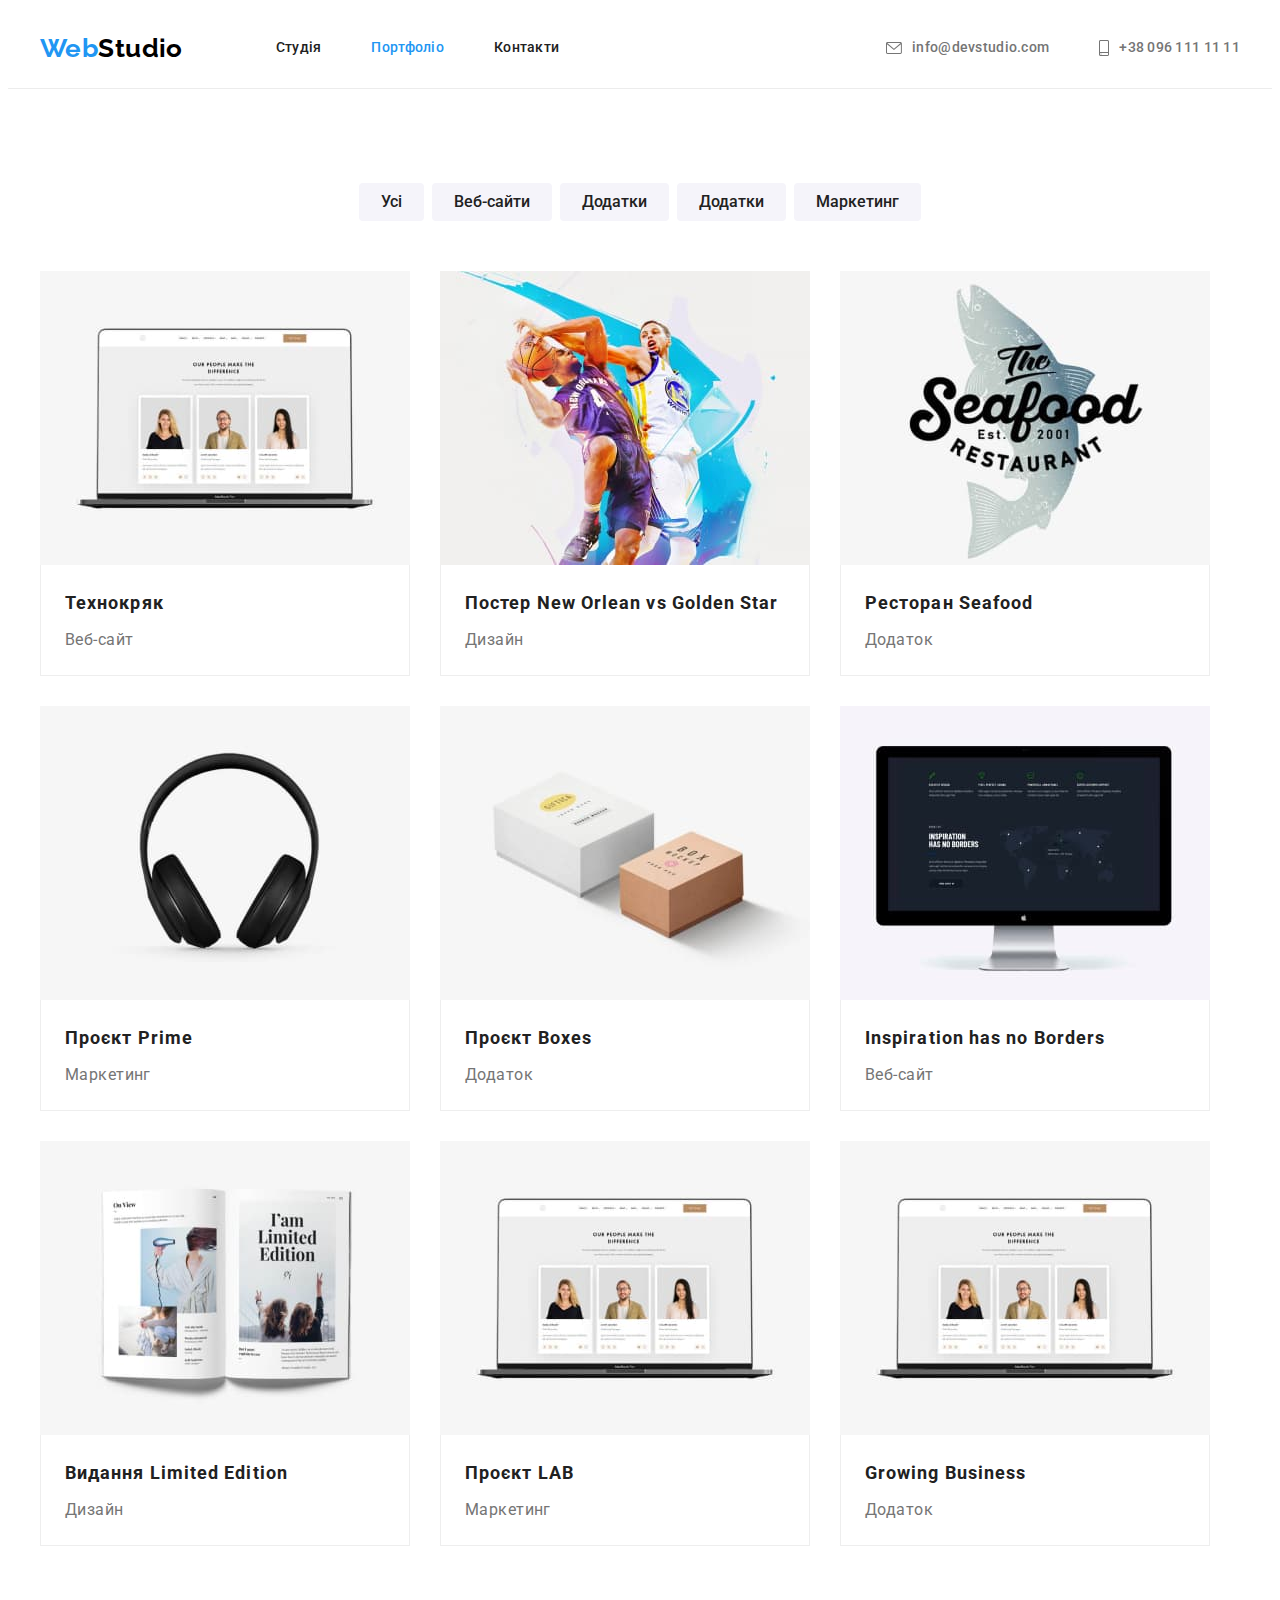
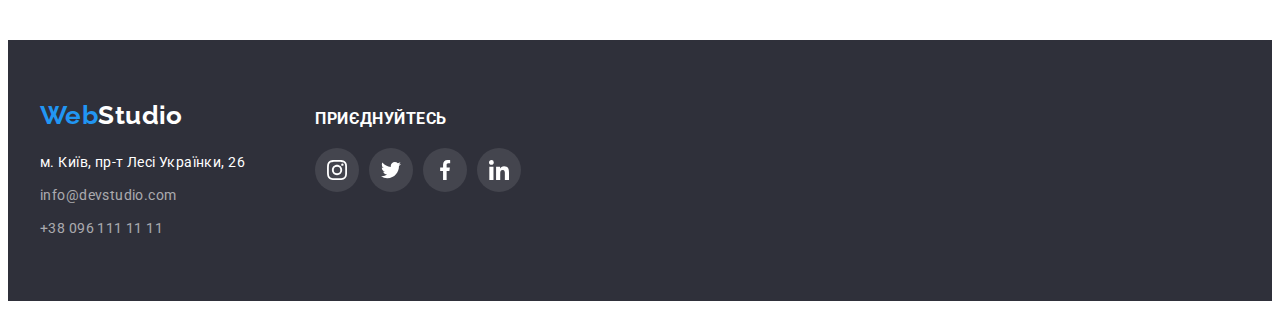
==== portfolio.html @ cfa19954 "Copy of hw4" ====
<!DOCTYPE html>
<html lang="uk">
  <head>
    <meta charset="UTF-8" />
    <meta http-equiv="X-UA-Compatible" content="IE=edge" />
    <meta name="viewport" content="width=device-width, initial-scale=1.0" />
    <link rel="preconnect" href="https://fonts.googleapis.com" />
    <link rel="preconnect" href="https://fonts.gstatic.com" crossorigin />
    <link
      href="https://fonts.googleapis.com/css2?family=Raleway:wght@700&family=Roboto:wght@400;500;700;900&display=swap"
      rel="stylesheet"
    />
    <link
      rel="stylesheet"
      href="https://cdnjs.cloudflare.com/ajax/libs/modern-normalize/1.1.0/modern-normalize.min.css"
      integrity="sha512-wpPYUAdjBVSE4KJnH1VR1HeZfpl1ub8YT/NKx4PuQ5NmX2tKuGu6U/JRp5y+Y8XG2tV+wKQpNHVUX03MfMFn9Q=="
      crossorigin="anonymous"
      referrerpolicy="no-referrer"
    />
    <link rel="stylesheet" href="./css/styles.css" />
    <title>Портофоліо</title>
  </head>
  <body>
    <!-- Навбар -->
    <header class="header">
      <div class="container main-nav">
        <nav class="navbar">
          <a class="logo link-undecor" href="./index.html"
            ><span class="logo-blue">Web</span>Studio</a
          >
          <ul class="semantic-list nav-links">
            <li class="item">
              <a class="navbar-link link-undecor" href="./index.html">Студія</a>
            </li>
            <li class="item">
              <a class="navbar-link link-undecor active" href="./portfolio.html">Портфоліо</a>
            </li>
            <li class="item"><a class="navbar-link link-undecor" href="#">Контакти</a></li>
          </ul>
        </nav>

        <!-- Контакты -->
        <ul class="semantic-list nav-links nav-address-list">
          <li class="item">
            <a class="navbar-contact navbar-link link-undecor" href="mailto:info@devstudio.com">
              <svg class="nav-icon" width="16" height="12">
                <use href="./images/icons.svg#icon-ico-envelope"></use>
              </svg>
              <span>info@devstudio.com</span></a
            >
          </li>
          <li class="item">
            <a class="navbar-contact navbar-link link-undecor" href="tel:380961111111">
              <svg class="nav-icon" width="10" height="16">
                <use href="./images/icons.svg#icon-ico-smartphone"></use>
              </svg>
              <span>+38 096 111 11 11</span>
            </a>
          </li>
        </ul>
      </div>
    </header>
    <main>
      <section class="section">
        <div class="container">
          <!-- Скрытый заголовок -->
          <h1 class="hidden">Проєкти</h1>

          <!-- Кнопки фильтра -->
          <ul class="semantic-list filter">
            <li class="filter-item">
              <button class="projects-btn btn-active" type="button">Усі</button>
            </li>
            <li class="filter-item">
              <button class="projects-btn" type="button">Веб-сайти</button>
            </li>
            <li class="filter-item"><button class="projects-btn" type="button">Додатки</button></li>
            <li class="filter-item"><button class="projects-btn" type="button">Додатки</button></li>
            <li class="filter-item">
              <button class="projects-btn" type="button">Маркетинг</button>
            </li>
          </ul>

          <!-- Галерея работ -->
          <ul class="semantic-list projects">
            <li class="proj-item">
              <a class="link-undecor link" href="#">
                <img class="proj-img" src="./images/project1.jpg" alt="Технокряк" width="370" />
                <div class="proj-descript-block">
                  <h2 class="proj-name">Технокряк</h2>
                  <p class="proj-type">Веб-сайт</p>
                </div>
              </a>
            </li>
            <li class="proj-item">
              <a class="link-undecor link" href="#">
                <img
                  class="proj-img"
                  src="./images/project2.jpg"
                  alt="Постер New Orlean vs Golden Star"
                  width="370"
                />
                <div class="proj-descript-block">
                  <h2 class="proj-name">Постер New Orlean vs Golden Star</h2>
                  <p class="proj-type">Дизайн</p>
                </div>
              </a>
            </li>
            <li class="proj-item">
              <a class="link-undecor link" href="#">
                <img
                  class="proj-img"
                  src="./images/project3.jpg"
                  alt="Ресторан Seafood"
                  width="370"
                />
                <div class="proj-descript-block">
                  <h2 class="proj-name">Ресторан Seafood</h2>
                  <p class="proj-type">Додаток</p>
                </div>
              </a>
            </li>
            <li class="proj-item">
              <a class="link-undecor link" href="#">
                <img class="proj-img" src="./images/project4.jpg" alt="Проєкт Prime" width="370" />
                <div class="proj-descript-block">
                  <h2 class="proj-name">Проєкт Prime</h2>
                  <p class="proj-type">Маркетинг</p>
                </div>
              </a>
            </li>
            <li class="proj-item">
              <a class="link-undecor link" href="#">
                <img class="proj-img" src="./images/project5.jpg" alt="Проєкт Boxes" width="370" />
                <div class="proj-descript-block">
                  <h2 class="proj-name">Проєкт Boxes</h2>
                  <p class="proj-type">Додаток</p>
                </div>
              </a>
            </li>
            <li class="proj-item">
              <a class="link-undecor link" href="#">
                <img
                  class="proj-img"
                  src="./images/project6.jpg"
                  alt="Inspiration has no Borders"
                  width="370"
                />
                <div class="proj-descript-block">
                  <h2 class="proj-name">Inspiration has no Borders</h2>
                  <p class="proj-type">Веб-сайт</p>
                </div>
              </a>
            </li>
            <li class="proj-item">
              <a class="link-undecor link" href="#">
                <img
                  class="proj-img"
                  src="./images/project7.jpg"
                  alt="Видання Limited Edition"
                  width="370"
                />
                <div class="proj-descript-block">
                  <h2 class="proj-name">Видання Limited Edition</h2>
                  <p class="proj-type">Дизайн</p>
                </div>
              </a>
            </li>
            <li class="proj-item">
              <a class="link-undecor link" href="#">
                <img class="proj-img" src="./images/project1.jpg" alt="Проєкт LAB" width="370" />
                <div class="proj-descript-block">
                  <h2 class="proj-name">Проєкт LAB</h2>
                  <p class="proj-type">Маркетинг</p>
                </div>
              </a>
            </li>
            <li class="proj-item">
              <a class="link-undecor link" href="#">
                <img
                  class="proj-img"
                  src="./images/project1.jpg"
                  alt="Growing Business"
                  width="370"
                />
                <div class="proj-descript-block">
                  <h2 class="proj-name">Growing Business</h2>
                  <p class="proj-type">Додаток</p>
                </div>
              </a>
            </li>
          </ul>
        </div>
      </section>
    </main>

    <!-- Футер -->
    <footer class="footer">
      <div class="container items footer-blocks">
        <div>
          <a class="logo footer-logo link-undecor" href="./index.html"
            ><span class="logo-blue">Web</span>Studio</a
          >
          <!-- Адрес -->
          <address>
            <ul class="semantic-list addr">
              <li class="item">
                <a
                  class="adress footer-address link-undecor"
                  href="https://goo.gl/maps/ojvog4Eh8GTVvdpZ6"
                  target="_blank"
                  rel="noopener noreferrer"
                  >м. Київ, пр-т Лесі Українки, 26</a
                >
              </li>
              <li class="item">
                <a class="adress footer-contact link-undecor" href="mailto:info@devstudio.com"
                  >info@devstudio.com</a
                >
              </li>
              <li class="item">
                <a class="adress footer-contact link-undecor" href="tel:380961111111"
                  >+38 096 111 11 11</a
                >
              </li>
            </ul>
          </address>
        </div>
        <div class="footer-join">
          <h3 class="f-join-title">Приєднуйтесь</h3>
          <ul class="semantic-list footer-net-icons">
            <li class="item">
              <a class="net-icon-container ftr" href="#">
                <svg class="net-icon ftr">
                  <use href="./images/icons.svg#icon-social-inst"></use>
                </svg>
              </a>
            </li>
            <li class="item">
              <a class="net-icon-container ftr" href="#">
                <svg class="net-icon ftr">
                  <use href="./images/icons.svg#icon-social-twitt"></use>
                </svg>
              </a>
            </li>
            <li class="item">
              <a class="net-icon-container ftr" href="#">
                <svg class="net-icon ftr">
                  <use href="./images/icons.svg#icon-social-fb"></use>
                </svg>
              </a>
            </li>
            <li class="item">
              <a class="net-icon-container ftr" href="#">
                <svg class="net-icon ftr">
                  <use href="./images/icons.svg#icon-social-lin"></use>
                </svg>
              </a>
            </li>
          </ul>
        </div>
      </div>
    </footer>
  </body>
</html>
---- css/styles.css ----
:root {
    --logo-main-color: #000;
    --prim-bg-color: #fff;
    --sec-bg-color: #f5f4fa;
    --hero-bg-color: #2f303a;
    --prim-text-color: #212121;
    --sec-text-color: #757575;
    --accent-color: #2196f3;
    --hero-text-color: #fff;
    --footer-sec-text-color: rgba(255, 255, 255, 0.6);
    --footer-main-text-color: #fff;
    --icon-logo-color: #afb1b8;
    --footer-icon-bg-color: rgba(255, 255, 255, 0.1);
}

body {
    font-family: 'Roboto', sans-serif;
    font-size: 14px;
    letter-spacing: 0.03em;
    line-height: 1.14;
    background-color: var(--prim-bg-color);
    color: var(--prim-text-color);
}

img {
    display: block;
    max-width: 100%;
    height: auto;
}
h1,
h2,
h3,
p,
ul {
    margin: 0;
    padding: 0;
}

.container {
    width: 1200px;
    padding-left: 15px;
    padding-right: 15px;
    margin-right: auto;
    margin-left: auto;
}
.section {
    padding-top: 94px;
    padding-bottom: 94px;
}

.hidden {
    position: absolute;
    white-space: nowrap;
    width: 1px;
    height: 1px;
    overflow: hidden;
    border: 0;
    padding: 0;
    clip: rect(0 0 0 0);
    clip-path: inset(50%);
    margin: -1px;
}
.semantic-list {
    list-style: none;
}
.btn-undecor {
    border: none;
}

.link-undecor {
    text-decoration: none;
}

/* лого */
.logo {
    margin-right: 93px;
    font-family: 'Raleway', sans-serif;
    font-weight: 700;
    font-size: 26px;
    line-height: 1.19;
    color: var(--logo-main-color);
}
.logo-blue {
    color: var(--accent-color);
}

/* Навбар */
.header {
    border-bottom: 1px solid #ececec;
}
.main-nav {
    display: flex;
    align-items: center;
}
.navbar {
    display: flex;
    align-items: center;
}

.nav-links {
    display: flex;
    margin-left: auto;
}

.navbar-link {
    display: block;
    padding-top: 32px;
    padding-bottom: 32px;

    font-weight: 500;
    font-size: 14px;
    letter-spacing: 0.02em;
    color: var(--prim-text-color);
}

.nav-links .item:not(:last-child) {
    margin-right: 50px;
}
.navbar-link:hover,
.navbar-link:focus,
.navbar-contact:hover .nav-icon,
.navbar-contact:focus .nav-icon,
.active {
    color: var(--accent-color);
    fill: currentColor;
}
.navbar-contact {
    display: flex;
    align-items: center;
    gap: 10px;

    color: var(--sec-text-color);
}

.nav-icon {
    display: inline-block;
    fill: currentColor;
}

/* Секция герой */

.hero-section {
    padding-top: 200px;
    padding-bottom: 200px;
    background-color: var(--hero-bg-color);
}
.hero-overlay {
    margin-left: auto;
    margin-right: auto;
    max-width: 1600px;
    background-image: linear-gradient(rgba(47, 48, 58, 0.4), rgba(47, 48, 58, 0.4)),
        url('../images/bg-hero-img.jpg');
    background-repeat: no-repeat;
    background-size: cover;
}
.hero {
    display: flex;
    justify-content: center;
    align-items: center;
    flex-direction: column;
}
.hero-title {
    font-weight: 900;
    font-size: 44px;
    line-height: 1.36;
    text-align: center;
    text-transform: uppercase;
    color: var(--hero-text-color);
    letter-spacing: 0.06em;
}
.hero-btn {
    display: block;
    margin-left: auto;
    margin-right: auto;
    margin-top: 30px;
    padding: 10px 32px;
    border-radius: 4px;

    box-shadow: 0px 4px 4px rgba(0, 0, 0, 0.15);
    border: none;

    font-family: inherit;
    font-weight: 700;
    font-size: 16px;
    line-height: 1.88;
    letter-spacing: 0.06em;
    background-color: var(--accent-color);
    color: var(--hero-text-color);
}

/* Преимущества */
.advantages {
    display: flex;
}
.adv-item {
    max-width: 270px;
    margin-right: 30px;
}
.adv-item:last-child {
    margin-right: 0;
}

.adv-icon-container {
    display: flex;
    justify-content: center;
    align-items: center;
    margin-bottom: 30px;
    height: 120px;

    border-radius: 4px;
    background-color: #f5f4fa;
}
.adv-icon {
    width: 70px;
    height: 70px;
    /* margin: 25px 100px; */
}
.adv-title {
    margin-bottom: 10px;

    font-size: 14px;
    font-weight: 700;
    text-transform: uppercase;
}
.adv-descript {
    line-height: 1.71;
    color: var(--sec-text-color);
}

/* Галерея */
.gallery {
    padding-top: 0;
}
.gallery-container,
.team-container {
    display: flex;
    justify-content: center;
}
.gallery-container > .item:not(:last-child),
.memb:not(:last-child) {
    margin-right: 30px;
}
.gallery-title,
.team-title,
.client-title {
    margin-bottom: 50px;

    font-weight: 700;
    font-size: 36px;
    line-height: 1.17;
    text-align: center;
}

/* Команда */
.team {
    background-color: var(--sec-bg-color);
}
.memb {
    text-align: center;
    background-color: var(--prim-bg-color);
    box-shadow: 0px 1px 3px rgba(0, 0, 0, 0.12), 0px 1px 1px rgba(0, 0, 0, 0.14),
        0px 2px 1px rgba(0, 0, 0, 0.2);
    border-radius: 0px 0px 4px 4px;
}
.memb-sign-container {
    padding: 30px 32px;
}
.memb-name {
    margin-bottom: 10px;

    line-height: 1.19;
    font-size: 16px;
    font-weight: 500;
}
.memb-position {
    margin-bottom: 16px;

    color: var(--sec-text-color);
    line-height: 1.19;
    font-size: 16px;
}
.memb-net-container {
    display: flex;
    gap: 10px;
}

.net-icon-container {
    display: flex;
    justify-content: center;
    align-items: center;
    height: 44px;
    width: 44px;
    text-align: center;
    background-color: var(--prim-bg-color);
    border-radius: 50%;
}

.net-icon-container:hover,
.net-icon-container:focus,
.net-icon-container:hover .net-icon,
.net-icon-container:hover .net-icon {
    background-color: var(--accent-color);
    fill: #fff;
}
.net-icon {
    height: 20px;
    width: 20px;

    fill: #afb1b8;
}

/*Постоянные клиенты */
.clients {
    display: flex;
}
.clients > .item:not(:last-child) {
    margin-right: 30px;
}
.cli-logo-container {
    display: flex;
    justify-content: center;
    align-items: center;
    width: 170px;
    height: 92px;
    border: 1px solid #afb1b8;
    border-radius: 4px;
    fill: #afb1b8;
}

.cli-logo-container:hover,
.cli-logo-container:focus {
    border-color: #2196f3;
    fill: #2196f3;
}
.cli-icon {
    height: 60px;
    width: 106px;
}

/* Футер */
.footer {
    background-color: var(--hero-bg-color);
    padding-top: 60px;
    padding-bottom: 60px;
}
.footer-blocks {
    display: flex;
    align-items: baseline;
}
.footer-join {
    margin-left: 70px;
}
.footer-net-icons {
    display: flex;
    gap: 10px;
}

.f-join-title {
    margin-bottom: 20px;

    color: var(--footer-main-text-color);
    font-weight: 700;
    line-height: 1.14;
    letter-spacing: 0.03em;
    text-transform: uppercase;
}
.net-icon-container.ftr {
    background-color: var(--footer-icon-bg-color);
}
.net-icon-container.ftr:hover,
.net-icon-container.ftr:focus {
    background-color: var(--accent-color);
}
.net-icon.ftr {
    fill: #fff;
}
.footer-logo {
    display: inline-block;
    margin-right: 0;
    margin-bottom: 20px;
    color: var(--footer-main-text-color);
}
.adress {
    font-style: normal;
    line-height: 1.71;
}
.footer-address {
    color: var(--footer-main-text-color);
}
.footer-contact {
    color: var(--footer-sec-text-color);
}
.addr .item:not(:last-child) {
    margin-bottom: 9px;
}
/* ! Стр 2 */
/* Проекты */
.filter {
    display: flex;
    justify-content: center;
    margin-bottom: 50px;
}
.filter-item:not(:last-child) {
    margin-right: 8px;
}
.projects-btn {
    padding: 6px 22px;
    border-radius: 4px;
    border: none;

    font-family: inherit;
    cursor: pointer;
    font-weight: 500;
    font-size: 16px;
    line-height: 1.63;
    background-color: var(--sec-bg-color);
    color: var(--prim-text-color);
}
.projects-btn:hover,
.projects-btn:focus,
.projects-btn:active {
    box-shadow: 0px 3px 1px rgba(0, 0, 0, 0.1), 0px 1px 2px rgba(0, 0, 0, 0.08),
        0px 2px 2px rgba(0, 0, 0, 0.12);
    background-color: var(--accent-color);
    color: var(--hero-text-color);
}
.projects {
    display: flex;
    flex-wrap: wrap;
    margin: -15px;
}
.proj-item {
    width: 370px;
    margin: 15px;
}
.proj-item > .link {
    display: block;
}

.proj-item > .link:hover,
.proj-item > .link:focus {
    box-shadow: 0px 1px 1px rgba(0, 0, 0, 0.12), 0px 4px 4px rgba(0, 0, 0, 0.06),
        1px 4px 6px rgba(0, 0, 0, 0.16);
}
.proj-descript-block {
    display: block;
    padding: 20px 24px;

    border-left: 1px solid #eeeeee;
    border-right: 1px solid #eeeeee;
    border-bottom: 1px solid #eeeeee;
}
.proj-name {
    margin-bottom: 4px;

    font-weight: 700;
    font-size: 18px;
    line-height: 2;
    letter-spacing: 0.06em;
    color: var(--prim-text-color);
}
.proj-type {
    font-size: 16px;
    line-height: 1.87;
    color: var(--sec-text-color);
}
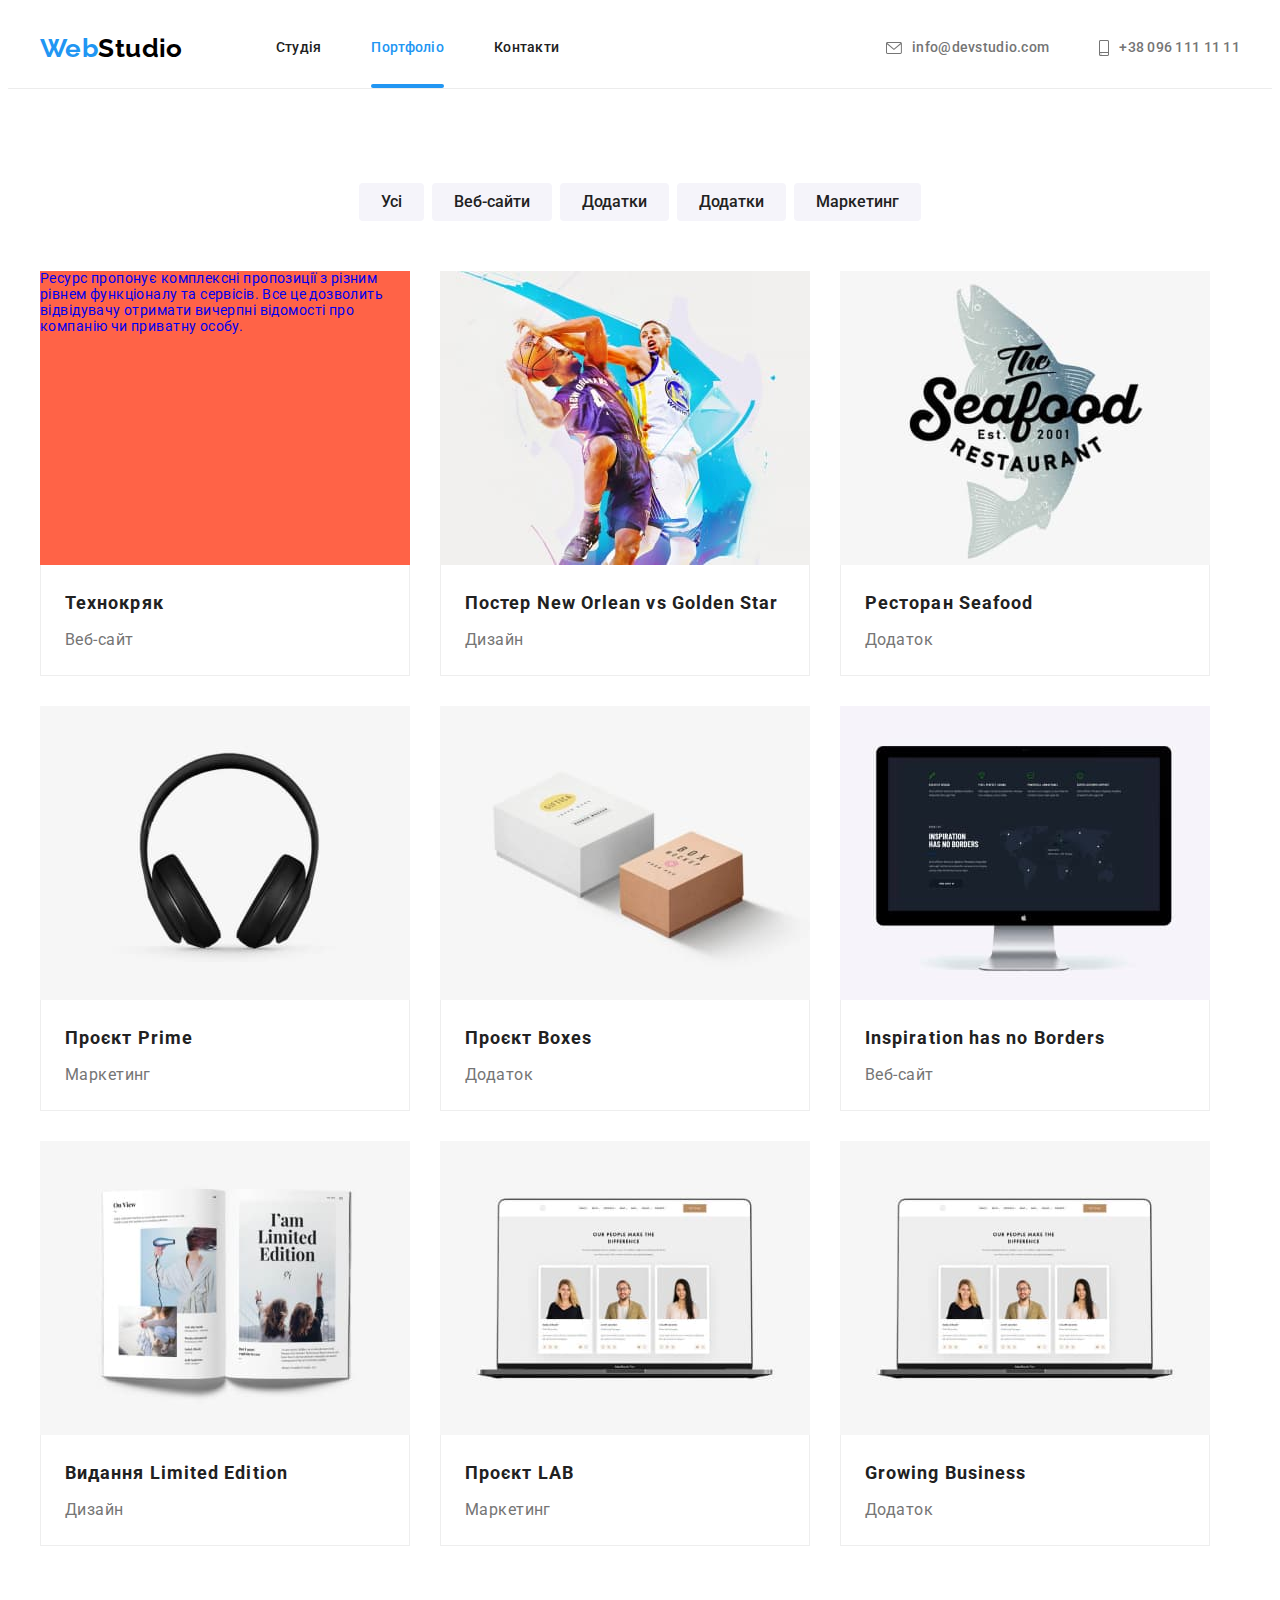
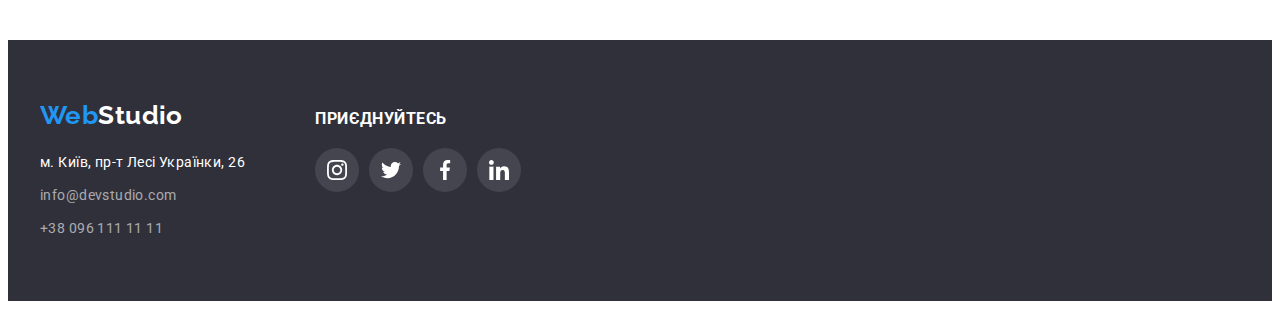
==== commit 381be74b: "Project text overlay (not finish)" ====
--- a/portfolio.html
+++ b/portfolio.html
@@ -64,7 +64,7 @@
       <section class="section">
         <div class="container">
           <!-- Скрытый заголовок -->
-          <h1 class="hidden">Проєкти</h1>
+          <h1 class="is-hidden">Проєкти</h1>
 
           <!-- Кнопки фильтра -->
           <ul class="semantic-list filter">
@@ -85,7 +85,16 @@
           <ul class="semantic-list projects">
             <li class="proj-item">
               <a class="link-undecor link" href="#">
-                <img class="proj-img" src="./images/project1.jpg" alt="Технокряк" width="370" />
+                <div class="thumb">
+                  <img class="proj-img" src="./images/project1.jpg" alt="Технокряк" width="370" />
+                  <div class="overlay">
+                    <p>
+                      Ресурс пропонує комплексні пропозиції з різним рівнем функціоналу та сервісів.
+                      Все це дозволить відвідувачу отримати вичерпні відомості про компанію чи
+                      приватну особу.
+                    </p>
+                  </div>
+                </div>
                 <div class="proj-descript-block">
                   <h2 class="proj-name">Технокряк</h2>
                   <p class="proj-type">Веб-сайт</p>
@@ -169,6 +178,7 @@
             <li class="proj-item">
               <a class="link-undecor link" href="#">
                 <img class="proj-img" src="./images/project1.jpg" alt="Проєкт LAB" width="370" />
+
                 <div class="proj-descript-block">
                   <h2 class="proj-name">Проєкт LAB</h2>
                   <p class="proj-type">Маркетинг</p>
--- a/css/styles.css
+++ b/css/styles.css
@@ -48,17 +48,18 @@
     padding-bottom: 94px;
 }
 
-.hidden {
+.is-hidden {
     position: absolute;
-    white-space: nowrap;
     width: 1px;
     height: 1px;
-    overflow: hidden;
+    margin: -1px;
     border: 0;
     padding: 0;
+
+    white-space: nowrap;
+    clip-path: inset(100%);
     clip: rect(0 0 0 0);
-    clip-path: inset(50%);
-    margin: -1px;
+    overflow: hidden;
 }
 .semantic-list {
     list-style: none;
@@ -103,6 +104,7 @@
 }
 
 .navbar-link {
+    position: relative;
     display: block;
     padding-top: 32px;
     padding-bottom: 32px;
@@ -111,6 +113,18 @@
     font-size: 14px;
     letter-spacing: 0.02em;
     color: var(--prim-text-color);
+}
+
+.navbar-link.active::after {
+    content: '';
+    position: absolute;
+    bottom: 0;
+
+    display: block;
+    width: 100%;
+    height: 4px;
+    background: var(--accent-color);
+    border-radius: 2px;
 }
 
 .nav-links .item:not(:last-child) {
@@ -251,6 +265,29 @@
     text-align: center;
 }
 
+.gallery-img {
+    position: relative;
+}
+.gallery-img-title-container {
+    position: absolute;
+    bottom: 0;
+    width: 100%;
+
+    display: flex;
+    justify-content: center;
+    align-items: center;
+
+    height: 70px;
+    background-color: rgba(47, 48, 58, 0.8);
+}
+
+.gallery-img-title {
+    font-weight: 700;
+    text-align: center;
+    text-transform: uppercase;
+    color: var(--hero-text-color);
+}
+
 /* Команда */
 .team {
     background-color: var(--sec-bg-color);
@@ -436,6 +473,17 @@
 .proj-item > .link {
     display: block;
 }
+.proj-item .thumb {
+    position: relative;
+}
+.proj-item > .link .overlay {
+    position: absolute;
+    top: 0;
+    left: 0;
+    height: 100%;
+    width: 100%;
+    background-color: tomato;
+}
 
 .proj-item > .link:hover,
 .proj-item > .link:focus {
@@ -464,3 +512,67 @@
     line-height: 1.87;
     color: var(--sec-text-color);
 }
+
+/*! Модальное окно */
+.backdrop {
+    position: fixed;
+    top: 0;
+    left: 0;
+    width: 100%;
+    height: 100%;
+
+    background-color: rgba(0, 0, 0, 0.2);
+}
+
+.modal {
+    position: absolute;
+    top: 50%;
+    left: 50%;
+    transform: translate(-50%, -50%) scale(1);
+
+    min-width: 528px;
+    min-height: 581px;
+
+    background: var(--prim-bg-color);
+    box-shadow: 0px 1px 3px rgba(0, 0, 0, 0.12), 0px 1px 1px rgba(0, 0, 0, 0.14),
+        0px 2px 1px rgba(0, 0, 0, 0.2);
+    border-radius: 4px;
+    opacity: 0;
+
+    transition: opacity 250ms cubic-bezier(0.4, 0, 0.2, 1);
+}
+
+.backdrop.is-hidden .modal {
+    transform: translate(-50%, -50%) scale(0.9);
+    transition: transform 250ms cubic-bezier(0.4, 0, 0.2, 1);
+}
+
+.backdrop.is-hidden {
+    opacity: 1;
+}
+.modal-inner {
+    position: relative;
+    width: 100%;
+    height: 100%;
+}
+.close-icon-container {
+    position: absolute;
+    top: 8px;
+    right: 8px;
+
+    display: flex;
+    justify-content: center;
+    align-items: center;
+    height: 29px;
+    width: 29px;
+
+    text-align: center;
+    background-color: var(--prim-bg-color);
+    border-radius: 50%;
+    border: 1px solid rgba(0, 0, 0, 0.1);
+}
+.close-icon {
+    height: 18px;
+    width: 18px;
+    fill: #000;
+}
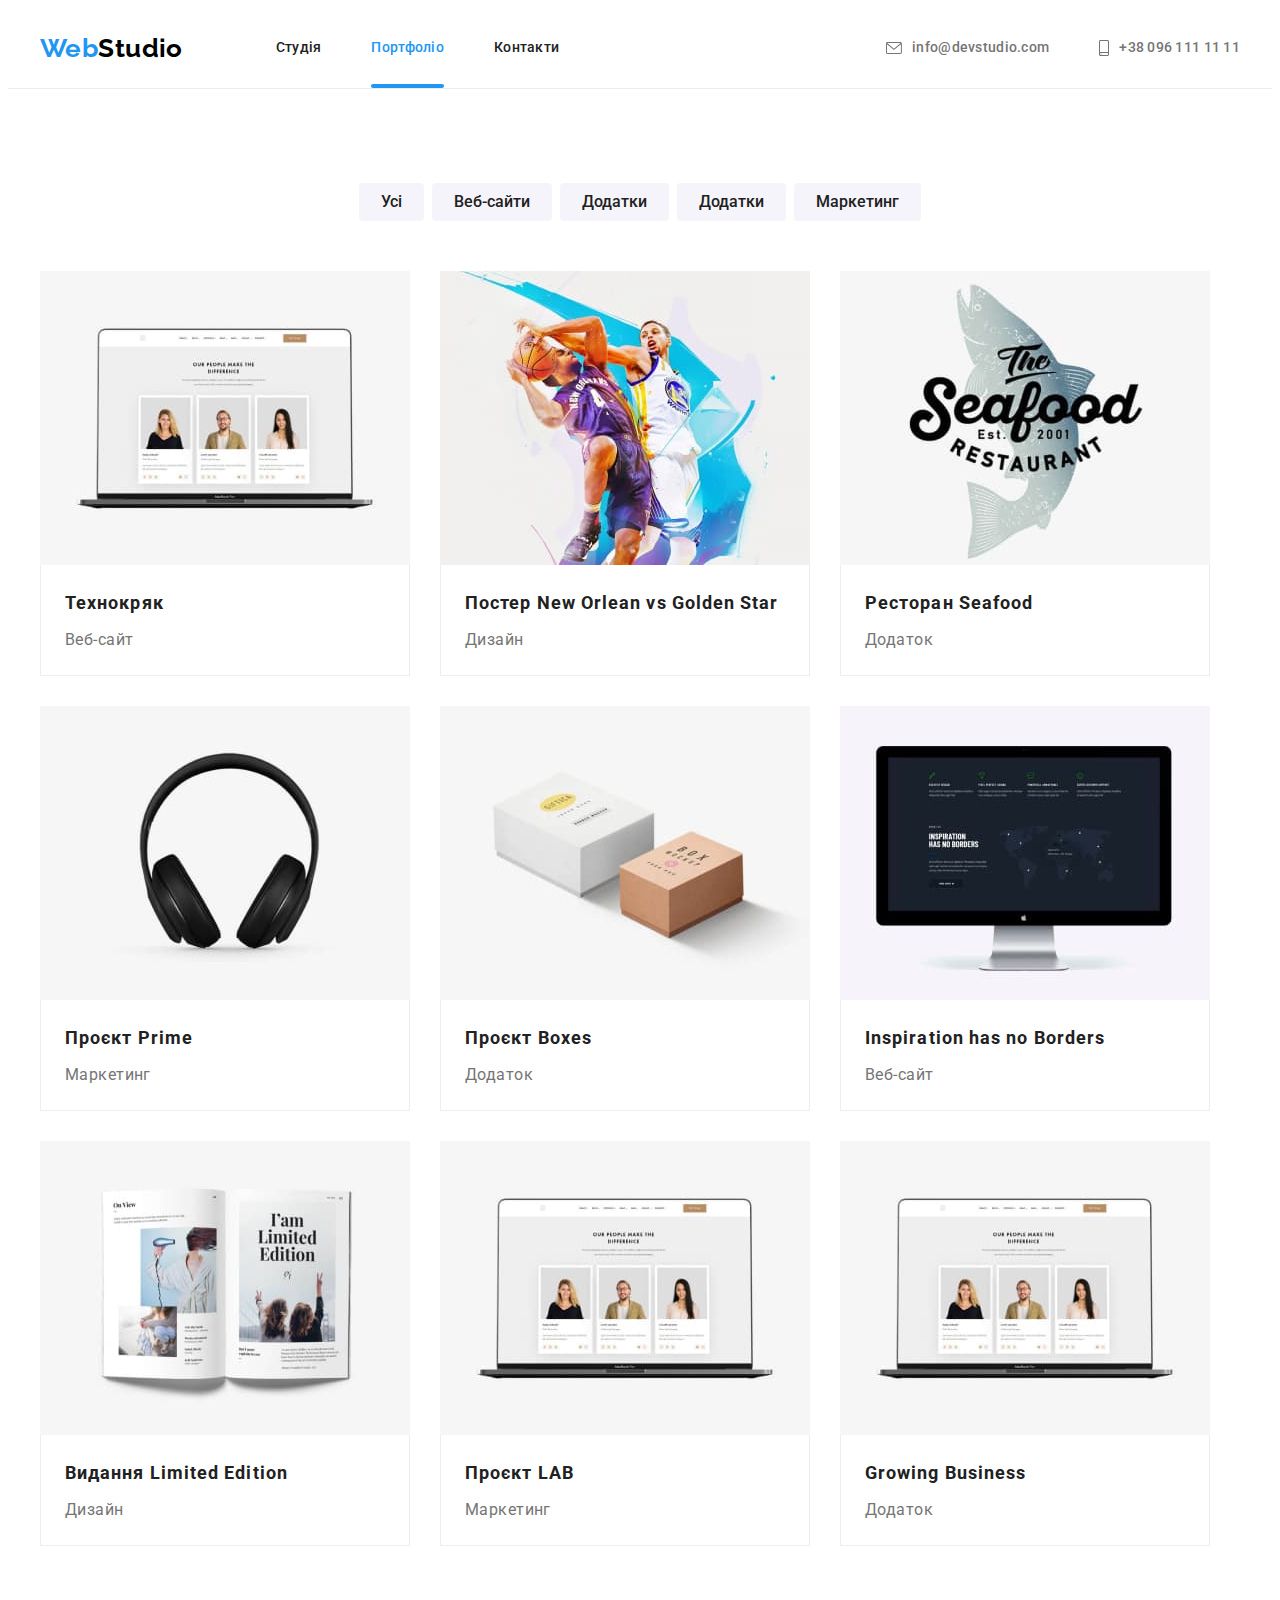
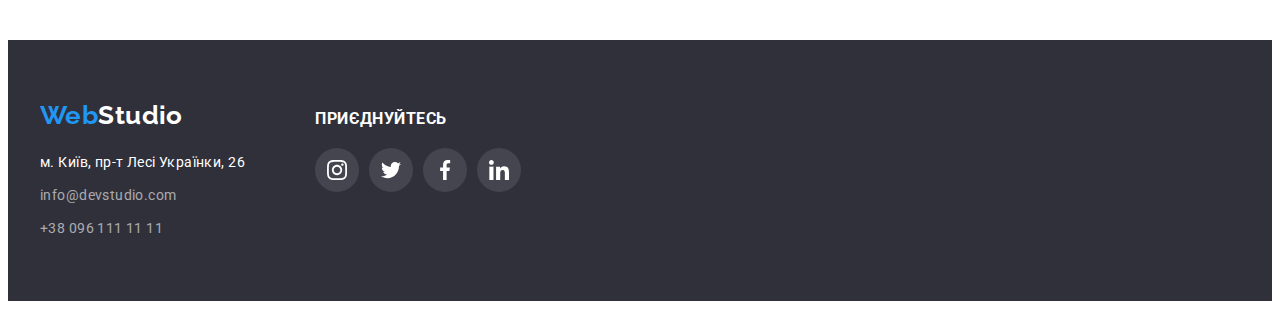
==== commit 5af5c4a4: "Add animated project overlay" ====
--- a/portfolio.html
+++ b/portfolio.html
@@ -88,7 +88,7 @@
                 <div class="thumb">
                   <img class="proj-img" src="./images/project1.jpg" alt="Технокряк" width="370" />
                   <div class="overlay">
-                    <p>
+                    <p class="proj-description">
                       Ресурс пропонує комплексні пропозиції з різним рівнем функціоналу та сервісів.
                       Все це дозволить відвідувачу отримати вичерпні відомості про компанію чи
                       приватну особу.
@@ -103,12 +103,21 @@
             </li>
             <li class="proj-item">
               <a class="link-undecor link" href="#">
-                <img
-                  class="proj-img"
-                  src="./images/project2.jpg"
-                  alt="Постер New Orlean vs Golden Star"
-                  width="370"
-                />
+                <div class="thumb">
+                  <img
+                    class="proj-img"
+                    src="./images/project2.jpg"
+                    alt="Постер New Orlean vs Golden Star"
+                    width="370"
+                  />
+                  <div class="overlay">
+                    <p class="proj-description">
+                      Ресурс пропонує комплексні пропозиції з різним рівнем функціоналу та сервісів.
+                      Все це дозволить відвідувачу отримати вичерпні відомості про компанію чи
+                      приватну особу.
+                    </p>
+                  </div>
+                </div>
                 <div class="proj-descript-block">
                   <h2 class="proj-name">Постер New Orlean vs Golden Star</h2>
                   <p class="proj-type">Дизайн</p>
@@ -117,12 +126,21 @@
             </li>
             <li class="proj-item">
               <a class="link-undecor link" href="#">
-                <img
-                  class="proj-img"
-                  src="./images/project3.jpg"
-                  alt="Ресторан Seafood"
-                  width="370"
-                />
+                <div class="thumb">
+                  <img
+                    class="proj-img"
+                    src="./images/project3.jpg"
+                    alt="Ресторан Seafood"
+                    width="370"
+                  />
+                  <div class="overlay">
+                    <p class="proj-description">
+                      Ресурс пропонує комплексні пропозиції з різним рівнем функціоналу та сервісів.
+                      Все це дозволить відвідувачу отримати вичерпні відомості про компанію чи
+                      приватну особу.
+                    </p>
+                  </div>
+                </div>
                 <div class="proj-descript-block">
                   <h2 class="proj-name">Ресторан Seafood</h2>
                   <p class="proj-type">Додаток</p>
@@ -131,7 +149,21 @@
             </li>
             <li class="proj-item">
               <a class="link-undecor link" href="#">
-                <img class="proj-img" src="./images/project4.jpg" alt="Проєкт Prime" width="370" />
+                <div class="thumb">
+                  <img
+                    class="proj-img"
+                    src="./images/project4.jpg"
+                    alt="Проєкт Prime"
+                    width="370"
+                  />
+                  <div class="overlay">
+                    <p class="proj-description">
+                      Ресурс пропонує комплексні пропозиції з різним рівнем функціоналу та сервісів.
+                      Все це дозволить відвідувачу отримати вичерпні відомості про компанію чи
+                      приватну особу.
+                    </p>
+                  </div>
+                </div>
                 <div class="proj-descript-block">
                   <h2 class="proj-name">Проєкт Prime</h2>
                   <p class="proj-type">Маркетинг</p>
@@ -140,7 +172,21 @@
             </li>
             <li class="proj-item">
               <a class="link-undecor link" href="#">
-                <img class="proj-img" src="./images/project5.jpg" alt="Проєкт Boxes" width="370" />
+                <div class="thumb">
+                  <img
+                    class="proj-img"
+                    src="./images/project5.jpg"
+                    alt="Проєкт Boxes"
+                    width="370"
+                  />
+                  <div class="overlay">
+                    <p class="proj-description">
+                      Ресурс пропонує комплексні пропозиції з різним рівнем функціоналу та сервісів.
+                      Все це дозволить відвідувачу отримати вичерпні відомості про компанію чи
+                      приватну особу.
+                    </p>
+                  </div>
+                </div>
                 <div class="proj-descript-block">
                   <h2 class="proj-name">Проєкт Boxes</h2>
                   <p class="proj-type">Додаток</p>
@@ -149,12 +195,21 @@
             </li>
             <li class="proj-item">
               <a class="link-undecor link" href="#">
-                <img
-                  class="proj-img"
-                  src="./images/project6.jpg"
-                  alt="Inspiration has no Borders"
-                  width="370"
-                />
+                <div class="thumb">
+                  <img
+                    class="proj-img"
+                    src="./images/project6.jpg"
+                    alt="Inspiration has no Borders"
+                    width="370"
+                  />
+                  <div class="overlay">
+                    <p class="proj-description">
+                      Ресурс пропонує комплексні пропозиції з різним рівнем функціоналу та сервісів.
+                      Все це дозволить відвідувачу отримати вичерпні відомості про компанію чи
+                      приватну особу.
+                    </p>
+                  </div>
+                </div>
                 <div class="proj-descript-block">
                   <h2 class="proj-name">Inspiration has no Borders</h2>
                   <p class="proj-type">Веб-сайт</p>
@@ -163,12 +218,21 @@
             </li>
             <li class="proj-item">
               <a class="link-undecor link" href="#">
-                <img
-                  class="proj-img"
-                  src="./images/project7.jpg"
-                  alt="Видання Limited Edition"
-                  width="370"
-                />
+                <div class="thumb">
+                  <img
+                    class="proj-img"
+                    src="./images/project7.jpg"
+                    alt="Видання Limited Edition"
+                    width="370"
+                  />
+                  <div class="overlay">
+                    <p class="proj-description">
+                      Ресурс пропонує комплексні пропозиції з різним рівнем функціоналу та сервісів.
+                      Все це дозволить відвідувачу отримати вичерпні відомості про компанію чи
+                      приватну особу.
+                    </p>
+                  </div>
+                </div>
                 <div class="proj-descript-block">
                   <h2 class="proj-name">Видання Limited Edition</h2>
                   <p class="proj-type">Дизайн</p>
@@ -177,7 +241,16 @@
             </li>
             <li class="proj-item">
               <a class="link-undecor link" href="#">
-                <img class="proj-img" src="./images/project1.jpg" alt="Проєкт LAB" width="370" />
+                <div class="thumb">
+                  <img class="proj-img" src="./images/project1.jpg" alt="Проєкт LAB" width="370" />
+                  <div class="overlay">
+                    <p class="proj-description">
+                      Ресурс пропонує комплексні пропозиції з різним рівнем функціоналу та сервісів.
+                      Все це дозволить відвідувачу отримати вичерпні відомості про компанію чи
+                      приватну особу.
+                    </p>
+                  </div>
+                </div>
 
                 <div class="proj-descript-block">
                   <h2 class="proj-name">Проєкт LAB</h2>
@@ -187,12 +260,21 @@
             </li>
             <li class="proj-item">
               <a class="link-undecor link" href="#">
-                <img
-                  class="proj-img"
-                  src="./images/project1.jpg"
-                  alt="Growing Business"
-                  width="370"
-                />
+                <div class="thumb">
+                  <img
+                    class="proj-img"
+                    src="./images/project1.jpg"
+                    alt="Growing Business"
+                    width="370"
+                  />
+                  <div class="overlay">
+                    <p class="proj-description">
+                      Ресурс пропонує комплексні пропозиції з різним рівнем функціоналу та сервісів.
+                      Все це дозволить відвідувачу отримати вичерпні відомості про компанію чи
+                      приватну особу.
+                    </p>
+                  </div>
+                </div>
                 <div class="proj-descript-block">
                   <h2 class="proj-name">Growing Business</h2>
                   <p class="proj-type">Додаток</p>
--- a/css/styles.css
+++ b/css/styles.css
@@ -475,6 +475,7 @@
 }
 .proj-item .thumb {
     position: relative;
+    overflow: hidden;
 }
 .proj-item > .link .overlay {
     position: absolute;
@@ -482,7 +483,25 @@
     left: 0;
     height: 100%;
     width: 100%;
-    background-color: tomato;
+
+    display: flex;
+    justify-content: center;
+    align-items: center;
+    padding: 0 24px;
+    background-color: rgba(33, 150, 243, 0.9);
+
+    transform: translateY(101%);
+    transition: transform 250ms cubic-bezier(0.4, 0, 0.2, 1);
+}
+
+.proj-item .thumb:hover .overlay {
+    transform: translateY(0);
+}
+
+.proj-description {
+    font-size: 18px;
+    line-height: 1.55;
+    color: var(--footer-main-text-color);
 }
 
 .proj-item > .link:hover,
@@ -537,7 +556,7 @@
     box-shadow: 0px 1px 3px rgba(0, 0, 0, 0.12), 0px 1px 1px rgba(0, 0, 0, 0.14),
         0px 2px 1px rgba(0, 0, 0, 0.2);
     border-radius: 4px;
-    opacity: 0;
+    opacity: 1;
 
     transition: opacity 250ms cubic-bezier(0.4, 0, 0.2, 1);
 }
@@ -548,7 +567,7 @@
 }
 
 .backdrop.is-hidden {
-    opacity: 1;
+    opacity: 0;
 }
 .modal-inner {
     position: relative;
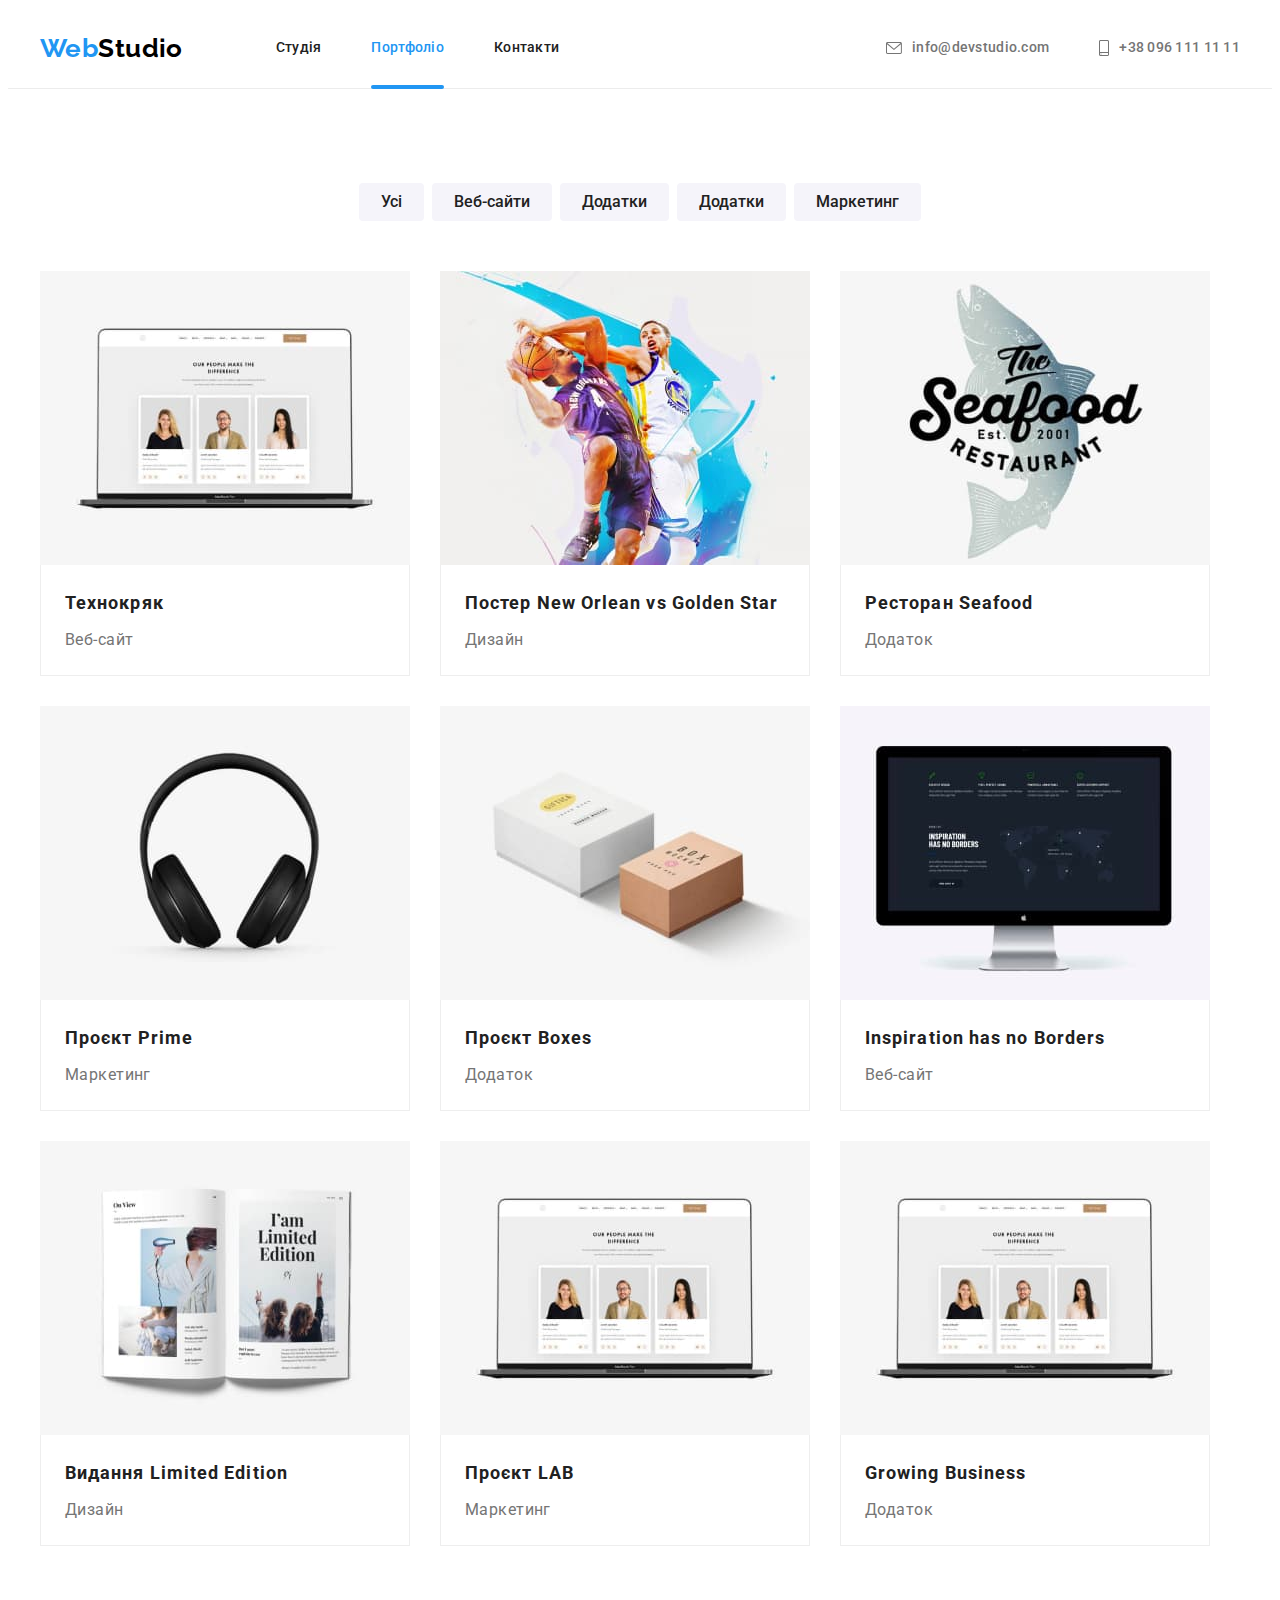
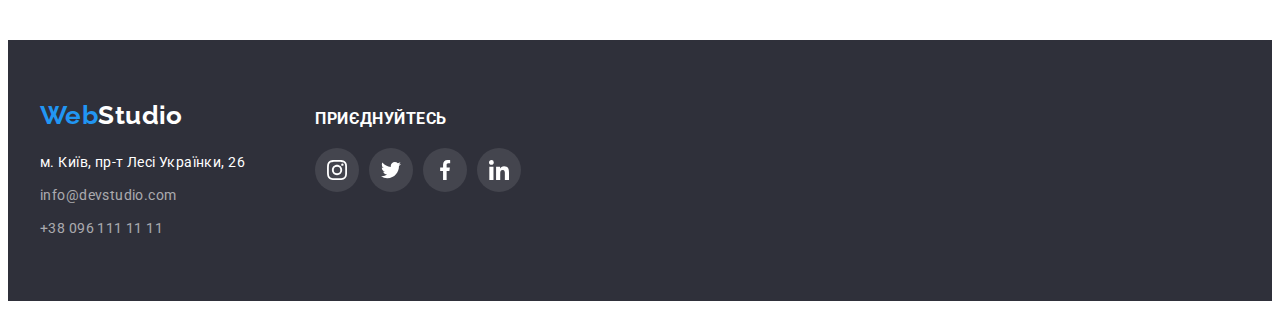
==== commit 6e92adaa: "prittier" ====
--- a/portfolio.html
+++ b/portfolio.html
@@ -1,4 +1,4 @@
-<!DOCTYPE html>
+<!doctype html>
 <html lang="uk">
   <head>
     <meta charset="UTF-8" />
--- a/css/styles.css
+++ b/css/styles.css
@@ -1,597 +1,614 @@
 :root {
-    --logo-main-color: #000;
-    --prim-bg-color: #fff;
-    --sec-bg-color: #f5f4fa;
-    --hero-bg-color: #2f303a;
-    --prim-text-color: #212121;
-    --sec-text-color: #757575;
-    --accent-color: #2196f3;
-    --hero-text-color: #fff;
-    --footer-sec-text-color: rgba(255, 255, 255, 0.6);
-    --footer-main-text-color: #fff;
-    --icon-logo-color: #afb1b8;
-    --footer-icon-bg-color: rgba(255, 255, 255, 0.1);
+  --logo-main-color: #000;
+  --prim-bg-color: #fff;
+  --sec-bg-color: #f5f4fa;
+  --hero-bg-color: #2f303a;
+  --prim-text-color: #212121;
+  --sec-text-color: #757575;
+  --accent-color: #2196f3;
+  --hero-text-color: #fff;
+  --footer-sec-text-color: rgba(255, 255, 255, 0.6);
+  --footer-main-text-color: #fff;
+  --icon-logo-color: #afb1b8;
+  --footer-icon-bg-color: rgba(255, 255, 255, 0.1);
 }
 
 body {
-    font-family: 'Roboto', sans-serif;
-    font-size: 14px;
-    letter-spacing: 0.03em;
-    line-height: 1.14;
-    background-color: var(--prim-bg-color);
-    color: var(--prim-text-color);
+  font-family: 'Roboto', sans-serif;
+  font-size: 14px;
+  letter-spacing: 0.03em;
+  line-height: 1.14;
+  background-color: var(--prim-bg-color);
+  color: var(--prim-text-color);
 }
 
 img {
-    display: block;
-    max-width: 100%;
-    height: auto;
+  display: block;
+  max-width: 100%;
+  height: auto;
 }
 h1,
 h2,
 h3,
 p,
 ul {
-    margin: 0;
-    padding: 0;
+  margin: 0;
+  padding: 0;
+}
+
+a {
+  color: inherit;
 }
 
 .container {
-    width: 1200px;
-    padding-left: 15px;
-    padding-right: 15px;
-    margin-right: auto;
-    margin-left: auto;
+  width: 1200px;
+  padding-left: 15px;
+  padding-right: 15px;
+  margin: 0 auto;
 }
 .section {
-    padding-top: 94px;
-    padding-bottom: 94px;
+  padding-top: 94px;
+  padding-bottom: 94px;
 }
 
 .is-hidden {
-    position: absolute;
-    width: 1px;
-    height: 1px;
-    margin: -1px;
-    border: 0;
-    padding: 0;
-
-    white-space: nowrap;
-    clip-path: inset(100%);
-    clip: rect(0 0 0 0);
-    overflow: hidden;
+  position: absolute;
+  width: 1px;
+  height: 1px;
+  margin: -1px;
+  border: 0;
+  padding: 0;
+
+  white-space: nowrap;
+  clip-path: inset(100%);
+  clip: rect(0 0 0 0);
+  overflow: hidden;
 }
 .semantic-list {
-    list-style: none;
+  list-style: none;
 }
 .btn-undecor {
-    border: none;
+  border: none;
 }
 
 .link-undecor {
-    text-decoration: none;
+  text-decoration: none;
 }
 
 /* лого */
 .logo {
-    margin-right: 93px;
-    font-family: 'Raleway', sans-serif;
-    font-weight: 700;
-    font-size: 26px;
-    line-height: 1.19;
-    color: var(--logo-main-color);
+  margin-right: 93px;
+  font-family: 'Raleway', sans-serif;
+  font-weight: 700;
+  font-size: 26px;
+  line-height: 1.19;
+  color: var(--logo-main-color);
 }
 .logo-blue {
-    color: var(--accent-color);
+  color: var(--accent-color);
 }
 
 /* Навбар */
 .header {
-    border-bottom: 1px solid #ececec;
+  border-bottom: 1px solid #ececec;
 }
 .main-nav {
-    display: flex;
-    align-items: center;
+  display: flex;
+  align-items: center;
 }
 .navbar {
-    display: flex;
-    align-items: center;
+  display: flex;
+  align-items: center;
 }
 
 .nav-links {
-    display: flex;
-    margin-left: auto;
+  display: flex;
+  margin-left: auto;
+  gap: 50px;
 }
 
 .navbar-link {
-    position: relative;
-    display: block;
-    padding-top: 32px;
-    padding-bottom: 32px;
-
-    font-weight: 500;
-    font-size: 14px;
-    letter-spacing: 0.02em;
-    color: var(--prim-text-color);
+  position: relative;
+  display: block;
+  padding-top: 32px;
+  padding-bottom: 32px;
+
+  font-weight: 500;
+  font-size: 14px;
+  letter-spacing: 0.02em;
+  color: var(--prim-text-color);
 }
 
 .navbar-link.active::after {
-    content: '';
-    position: absolute;
-    bottom: 0;
-
-    display: block;
-    width: 100%;
-    height: 4px;
-    background: var(--accent-color);
-    border-radius: 2px;
-}
-
-.nav-links .item:not(:last-child) {
-    margin-right: 50px;
-}
+  content: '';
+  position: absolute;
+  bottom: -1px;
+
+  display: block;
+  width: 100%;
+  height: 4px;
+  background: var(--accent-color);
+  border-radius: 2px;
+}
+
 .navbar-link:hover,
 .navbar-link:focus,
 .navbar-contact:hover .nav-icon,
 .navbar-contact:focus .nav-icon,
 .active {
-    color: var(--accent-color);
-    fill: currentColor;
+  transition: color 250ms cubic-bezier(0.4, 0, 0.2, 1);
+  color: var(--accent-color);
+  fill: currentColor;
 }
 .navbar-contact {
-    display: flex;
-    align-items: center;
-    gap: 10px;
-
-    color: var(--sec-text-color);
+  display: flex;
+  align-items: center;
+  gap: 10px;
+
+  color: var(--sec-text-color);
 }
 
 .nav-icon {
-    display: inline-block;
-    fill: currentColor;
+  display: inline-block;
+  fill: currentColor;
 }
 
 /* Секция герой */
 
 .hero-section {
-    padding-top: 200px;
-    padding-bottom: 200px;
-    background-color: var(--hero-bg-color);
+  padding-top: 200px;
+  padding-bottom: 200px;
+  background-color: var(--hero-bg-color);
 }
 .hero-overlay {
-    margin-left: auto;
-    margin-right: auto;
-    max-width: 1600px;
-    background-image: linear-gradient(rgba(47, 48, 58, 0.4), rgba(47, 48, 58, 0.4)),
-        url('../images/bg-hero-img.jpg');
-    background-repeat: no-repeat;
-    background-size: cover;
+  margin-left: auto;
+  margin-right: auto;
+  max-width: 1600px;
+  background-image: linear-gradient(rgba(47, 48, 58, 0.4), rgba(47, 48, 58, 0.4)),
+    url('../images/bg-hero-img.jpg');
+  background-repeat: no-repeat;
+  background-size: cover;
 }
 .hero {
-    display: flex;
-    justify-content: center;
-    align-items: center;
-    flex-direction: column;
+  display: flex;
+  justify-content: center;
+  align-items: center;
+  flex-direction: column;
 }
 .hero-title {
-    font-weight: 900;
-    font-size: 44px;
-    line-height: 1.36;
-    text-align: center;
-    text-transform: uppercase;
-    color: var(--hero-text-color);
-    letter-spacing: 0.06em;
+  font-weight: 900;
+  font-size: 44px;
+  line-height: 1.36;
+  text-align: center;
+  text-transform: uppercase;
+  color: var(--hero-text-color);
+  letter-spacing: 0.06em;
 }
 .hero-btn {
-    display: block;
-    margin-left: auto;
-    margin-right: auto;
-    margin-top: 30px;
-    padding: 10px 32px;
-    border-radius: 4px;
-
-    box-shadow: 0px 4px 4px rgba(0, 0, 0, 0.15);
-    border: none;
-
-    font-family: inherit;
-    font-weight: 700;
-    font-size: 16px;
-    line-height: 1.88;
-    letter-spacing: 0.06em;
-    background-color: var(--accent-color);
-    color: var(--hero-text-color);
+  display: block;
+  margin-left: auto;
+  margin-right: auto;
+  margin-top: 30px;
+  padding: 10px 32px;
+  border-radius: 4px;
+
+  box-shadow: 0px 4px 4px rgba(0, 0, 0, 0.15);
+  border: none;
+  cursor: pointer;
+
+  font-family: inherit;
+  font-weight: 700;
+  font-size: 16px;
+  line-height: 1.88;
+  letter-spacing: 0.06em;
+  background-color: var(--accent-color);
+  color: var(--hero-text-color);
 }
 
 /* Преимущества */
 .advantages {
-    display: flex;
+  display: flex;
+  gap: 30px;
 }
 .adv-item {
-    max-width: 270px;
-    margin-right: 30px;
+  max-width: 270px;
 }
 .adv-item:last-child {
-    margin-right: 0;
+  margin-right: 0;
 }
 
 .adv-icon-container {
-    display: flex;
-    justify-content: center;
-    align-items: center;
-    margin-bottom: 30px;
-    height: 120px;
-
-    border-radius: 4px;
-    background-color: #f5f4fa;
+  display: flex;
+  justify-content: center;
+  align-items: center;
+  margin-bottom: 30px;
+  height: 120px;
+
+  border-radius: 4px;
+  background-color: #f5f4fa;
 }
 .adv-icon {
-    width: 70px;
-    height: 70px;
-    /* margin: 25px 100px; */
+  width: 70px;
+  height: 70px;
+  /* margin: 25px 100px; */
 }
 .adv-title {
-    margin-bottom: 10px;
-
-    font-size: 14px;
-    font-weight: 700;
-    text-transform: uppercase;
+  margin-bottom: 10px;
+
+  font-size: 14px;
+  font-weight: 700;
+  text-transform: uppercase;
 }
 .adv-descript {
-    line-height: 1.71;
-    color: var(--sec-text-color);
+  line-height: 1.71;
+  color: var(--sec-text-color);
 }
 
 /* Галерея */
 .gallery {
-    padding-top: 0;
+  padding-top: 0;
 }
 .gallery-container,
-.team-container {
-    display: flex;
-    justify-content: center;
-}
-.gallery-container > .item:not(:last-child),
-.memb:not(:last-child) {
-    margin-right: 30px;
-}
+.team-container,
+.clients {
+  display: flex;
+  justify-content: center;
+  gap: 30px;
+}
+
 .gallery-title,
 .team-title,
 .client-title {
-    margin-bottom: 50px;
-
-    font-weight: 700;
-    font-size: 36px;
-    line-height: 1.17;
-    text-align: center;
+  margin-bottom: 50px;
+
+  font-weight: 700;
+  font-size: 36px;
+  line-height: 1.17;
+  text-align: center;
 }
 
 .gallery-img {
-    position: relative;
+  position: relative;
 }
 .gallery-img-title-container {
-    position: absolute;
-    bottom: 0;
-    width: 100%;
-
-    display: flex;
-    justify-content: center;
-    align-items: center;
-
-    height: 70px;
-    background-color: rgba(47, 48, 58, 0.8);
+  position: absolute;
+  bottom: 0;
+  width: 100%;
+
+  display: flex;
+  justify-content: center;
+  align-items: center;
+
+  height: 70px;
+  background-color: rgba(47, 48, 58, 0.8);
 }
 
 .gallery-img-title {
-    font-weight: 700;
-    text-align: center;
-    text-transform: uppercase;
-    color: var(--hero-text-color);
+  font-weight: 700;
+  text-align: center;
+  text-transform: uppercase;
+  color: var(--hero-text-color);
 }
 
 /* Команда */
 .team {
-    background-color: var(--sec-bg-color);
+  background-color: var(--sec-bg-color);
 }
 .memb {
-    text-align: center;
-    background-color: var(--prim-bg-color);
-    box-shadow: 0px 1px 3px rgba(0, 0, 0, 0.12), 0px 1px 1px rgba(0, 0, 0, 0.14),
-        0px 2px 1px rgba(0, 0, 0, 0.2);
-    border-radius: 0px 0px 4px 4px;
+  text-align: center;
+  background-color: var(--prim-bg-color);
+  box-shadow:
+    0px 1px 3px rgba(0, 0, 0, 0.12),
+    0px 1px 1px rgba(0, 0, 0, 0.14),
+    0px 2px 1px rgba(0, 0, 0, 0.2);
+  border-radius: 0px 0px 4px 4px;
 }
 .memb-sign-container {
-    padding: 30px 32px;
+  padding: 30px 32px;
 }
 .memb-name {
-    margin-bottom: 10px;
-
-    line-height: 1.19;
-    font-size: 16px;
-    font-weight: 500;
+  margin-bottom: 10px;
+
+  line-height: 1.19;
+  font-size: 16px;
+  font-weight: 500;
 }
 .memb-position {
-    margin-bottom: 16px;
-
-    color: var(--sec-text-color);
-    line-height: 1.19;
-    font-size: 16px;
+  margin-bottom: 16px;
+
+  color: var(--sec-text-color);
+  line-height: 1.19;
+  font-size: 16px;
 }
 .memb-net-container {
-    display: flex;
-    gap: 10px;
+  display: flex;
+  gap: 10px;
 }
 
 .net-icon-container {
-    display: flex;
-    justify-content: center;
-    align-items: center;
-    height: 44px;
-    width: 44px;
-    text-align: center;
-    background-color: var(--prim-bg-color);
-    border-radius: 50%;
+  display: flex;
+  justify-content: center;
+  align-items: center;
+  height: 44px;
+  width: 44px;
+  text-align: center;
+  background-color: var(--prim-bg-color);
+  border-radius: 50%;
 }
 
 .net-icon-container:hover,
-.net-icon-container:focus,
-.net-icon-container:hover .net-icon,
+.net-icon-container:focus {
+  transition: background-color 250ms cubic-bezier(0.4, 0, 0.2, 1);
+  background-color: var(--accent-color);
+}
+.net-icon-container:focus .net-icon,
 .net-icon-container:hover .net-icon {
-    background-color: var(--accent-color);
-    fill: #fff;
+  fill: #fff;
 }
 .net-icon {
-    height: 20px;
-    width: 20px;
-
-    fill: #afb1b8;
+  height: 20px;
+  width: 20px;
+
+  fill: #afb1b8;
 }
 
 /*Постоянные клиенты */
-.clients {
-    display: flex;
-}
+
 .clients > .item:not(:last-child) {
-    margin-right: 30px;
+  margin-right: 30px;
 }
 .cli-logo-container {
-    display: flex;
-    justify-content: center;
-    align-items: center;
-    width: 170px;
-    height: 92px;
-    border: 1px solid #afb1b8;
-    border-radius: 4px;
-    fill: #afb1b8;
+  display: flex;
+  justify-content: center;
+  align-items: center;
+  width: 170px;
+  height: 92px;
+  border: 1px solid #afb1b8;
+  border-radius: 4px;
+  fill: #afb1b8;
+  transition:
+    color 250ms cubic-bezier(0.4, 0, 0.2, 1),
+    border-color 250ms cubic-bezier(0.4, 0, 0.2, 1);
 }
 
 .cli-logo-container:hover,
 .cli-logo-container:focus {
-    border-color: #2196f3;
-    fill: #2196f3;
+  border-color: #2196f3;
+  fill: #2196f3;
 }
 .cli-icon {
-    height: 60px;
-    width: 106px;
+  height: 60px;
+  width: 106px;
 }
 
 /* Футер */
 .footer {
-    background-color: var(--hero-bg-color);
-    padding-top: 60px;
-    padding-bottom: 60px;
+  background-color: var(--hero-bg-color);
+  padding-top: 60px;
+  padding-bottom: 60px;
 }
 .footer-blocks {
-    display: flex;
-    align-items: baseline;
+  display: flex;
+  align-items: baseline;
 }
 .footer-join {
-    margin-left: 70px;
+  margin-left: 70px;
 }
 .footer-net-icons {
-    display: flex;
-    gap: 10px;
+  display: flex;
+  gap: 10px;
 }
 
 .f-join-title {
-    margin-bottom: 20px;
-
-    color: var(--footer-main-text-color);
-    font-weight: 700;
-    line-height: 1.14;
-    letter-spacing: 0.03em;
-    text-transform: uppercase;
+  margin-bottom: 20px;
+
+  color: var(--footer-main-text-color);
+  font-weight: 700;
+  line-height: 1.14;
+  letter-spacing: 0.03em;
+  text-transform: uppercase;
 }
 .net-icon-container.ftr {
-    background-color: var(--footer-icon-bg-color);
+  background-color: var(--footer-icon-bg-color);
 }
 .net-icon-container.ftr:hover,
 .net-icon-container.ftr:focus {
-    background-color: var(--accent-color);
+  transition: background-color 250ms cubic-bezier(0.4, 0, 0.2, 1);
+  background-color: var(--accent-color);
 }
 .net-icon.ftr {
-    fill: #fff;
+  fill: #fff;
 }
 .footer-logo {
-    display: inline-block;
-    margin-right: 0;
-    margin-bottom: 20px;
-    color: var(--footer-main-text-color);
+  display: inline-block;
+  margin-right: 0;
+  margin-bottom: 20px;
+  color: var(--footer-main-text-color);
 }
 .adress {
-    font-style: normal;
-    line-height: 1.71;
+  font-style: normal;
+  line-height: 1.71;
 }
 .footer-address {
-    color: var(--footer-main-text-color);
+  color: var(--footer-main-text-color);
 }
 .footer-contact {
-    color: var(--footer-sec-text-color);
+  color: var(--footer-sec-text-color);
 }
 .addr .item:not(:last-child) {
-    margin-bottom: 9px;
+  margin-bottom: 9px;
 }
 /* ! Стр 2 */
 /* Проекты */
 .filter {
-    display: flex;
-    justify-content: center;
-    margin-bottom: 50px;
+  display: flex;
+  justify-content: center;
+  margin-bottom: 50px;
 }
 .filter-item:not(:last-child) {
-    margin-right: 8px;
+  margin-right: 8px;
 }
 .projects-btn {
-    padding: 6px 22px;
-    border-radius: 4px;
-    border: none;
-
-    font-family: inherit;
-    cursor: pointer;
-    font-weight: 500;
-    font-size: 16px;
-    line-height: 1.63;
-    background-color: var(--sec-bg-color);
-    color: var(--prim-text-color);
+  padding: 6px 22px;
+  border-radius: 4px;
+  border: none;
+
+  font-family: inherit;
+  cursor: pointer;
+  font-weight: 500;
+  font-size: 16px;
+  line-height: 1.63;
+  background-color: var(--sec-bg-color);
+  color: var(--prim-text-color);
 }
 .projects-btn:hover,
 .projects-btn:focus,
 .projects-btn:active {
-    box-shadow: 0px 3px 1px rgba(0, 0, 0, 0.1), 0px 1px 2px rgba(0, 0, 0, 0.08),
-        0px 2px 2px rgba(0, 0, 0, 0.12);
-    background-color: var(--accent-color);
-    color: var(--hero-text-color);
+  transition:
+    background-color 250ms cubic-bezier(0.4, 0, 0.2, 1),
+    box-shadow 250ms cubic-bezier(0.4, 0, 0.2, 1),
+    color 250ms cubic-bezier(0.4, 0, 0.2, 1);
+  box-shadow:
+    0px 3px 1px rgba(0, 0, 0, 0.1),
+    0px 1px 2px rgba(0, 0, 0, 0.08),
+    0px 2px 2px rgba(0, 0, 0, 0.12);
+  background-color: var(--accent-color);
+  color: var(--hero-text-color);
 }
 .projects {
-    display: flex;
-    flex-wrap: wrap;
-    margin: -15px;
+  display: flex;
+  flex-wrap: wrap;
+  gap: 30px;
 }
 .proj-item {
-    width: 370px;
-    margin: 15px;
+  width: 370px;
+}
+.proj-item > .link:hover .overlay {
+  transform: translateY(0);
 }
 .proj-item > .link {
-    display: block;
+  display: block;
+  transition: box-shadow 250ms cubic-bezier(0.4, 0, 0.2, 1);
 }
 .proj-item .thumb {
-    position: relative;
-    overflow: hidden;
+  position: relative;
+  overflow: hidden;
 }
 .proj-item > .link .overlay {
-    position: absolute;
-    top: 0;
-    left: 0;
-    height: 100%;
-    width: 100%;
-
-    display: flex;
-    justify-content: center;
-    align-items: center;
-    padding: 0 24px;
-    background-color: rgba(33, 150, 243, 0.9);
-
-    transform: translateY(101%);
-    transition: transform 250ms cubic-bezier(0.4, 0, 0.2, 1);
-}
-
-.proj-item .thumb:hover .overlay {
-    transform: translateY(0);
+  position: absolute;
+  top: 0;
+  left: 0;
+  height: 100%;
+  width: 100%;
+
+  display: flex;
+  justify-content: center;
+  align-items: center;
+  padding: 0 24px;
+  background-color: rgba(33, 150, 243, 0.9);
+
+  transform: translateY(101%);
+  transition: transform 250ms cubic-bezier(0.4, 0, 0.2, 1);
 }
 
 .proj-description {
-    font-size: 18px;
-    line-height: 1.55;
-    color: var(--footer-main-text-color);
+  font-size: 18px;
+  line-height: 1.55;
+  color: var(--footer-main-text-color);
 }
 
 .proj-item > .link:hover,
 .proj-item > .link:focus {
-    box-shadow: 0px 1px 1px rgba(0, 0, 0, 0.12), 0px 4px 4px rgba(0, 0, 0, 0.06),
-        1px 4px 6px rgba(0, 0, 0, 0.16);
+  box-shadow:
+    0px 1px 1px rgba(0, 0, 0, 0.12),
+    0px 4px 4px rgba(0, 0, 0, 0.06),
+    1px 4px 6px rgba(0, 0, 0, 0.16);
 }
 .proj-descript-block {
-    display: block;
-    padding: 20px 24px;
-
-    border-left: 1px solid #eeeeee;
-    border-right: 1px solid #eeeeee;
-    border-bottom: 1px solid #eeeeee;
+  display: block;
+  padding: 20px 24px;
+
+  border-left: 1px solid #eeeeee;
+  border-right: 1px solid #eeeeee;
+  border-bottom: 1px solid #eeeeee;
 }
 .proj-name {
-    margin-bottom: 4px;
-
-    font-weight: 700;
-    font-size: 18px;
-    line-height: 2;
-    letter-spacing: 0.06em;
-    color: var(--prim-text-color);
+  margin-bottom: 4px;
+
+  font-weight: 700;
+  font-size: 18px;
+  line-height: 2;
+  letter-spacing: 0.06em;
+  color: var(--prim-text-color);
 }
 .proj-type {
-    font-size: 16px;
-    line-height: 1.87;
-    color: var(--sec-text-color);
+  font-size: 16px;
+  line-height: 1.87;
+  color: var(--sec-text-color);
 }
 
 /*! Модальное окно */
 .backdrop {
-    position: fixed;
-    top: 0;
-    left: 0;
-    width: 100%;
-    height: 100%;
-
-    background-color: rgba(0, 0, 0, 0.2);
+  position: fixed;
+  top: 0;
+  left: 0;
+  width: 100%;
+  height: 100%;
+
+  background-color: rgba(0, 0, 0, 0.2);
+  opacity: 1;
+
+  transition: opacity 250ms cubic-bezier(0.4, 0, 0.2, 1);
 }
 
 .modal {
-    position: absolute;
-    top: 50%;
-    left: 50%;
-    transform: translate(-50%, -50%) scale(1);
-
-    min-width: 528px;
-    min-height: 581px;
-
-    background: var(--prim-bg-color);
-    box-shadow: 0px 1px 3px rgba(0, 0, 0, 0.12), 0px 1px 1px rgba(0, 0, 0, 0.14),
-        0px 2px 1px rgba(0, 0, 0, 0.2);
-    border-radius: 4px;
-    opacity: 1;
-
-    transition: opacity 250ms cubic-bezier(0.4, 0, 0.2, 1);
+  position: absolute;
+  top: 50%;
+  left: 50%;
+  transform: translate(-50%, -50%) scale(1);
+  transition: transform 250ms cubic-bezier(0.4, 0, 0.2, 1);
+
+  min-width: 528px;
+  min-height: 581px;
+
+  background: var(--prim-bg-color);
+  box-shadow:
+    0px 1px 3px rgba(0, 0, 0, 0.12),
+    0px 1px 1px rgba(0, 0, 0, 0.14),
+    0px 2px 1px rgba(0, 0, 0, 0.2);
+  border-radius: 4px;
 }
 
 .backdrop.is-hidden .modal {
-    transform: translate(-50%, -50%) scale(0.9);
-    transition: transform 250ms cubic-bezier(0.4, 0, 0.2, 1);
+  transform: translate(-50%, -50%) scale(1.3);
 }
 
 .backdrop.is-hidden {
-    opacity: 0;
+  opacity: 0;
 }
 .modal-inner {
-    position: relative;
-    width: 100%;
-    height: 100%;
+  position: relative;
+  width: 100%;
+  height: 100%;
 }
 .close-icon-container {
-    position: absolute;
-    top: 8px;
-    right: 8px;
-
-    display: flex;
-    justify-content: center;
-    align-items: center;
-    height: 29px;
-    width: 29px;
-
-    text-align: center;
-    background-color: var(--prim-bg-color);
-    border-radius: 50%;
-    border: 1px solid rgba(0, 0, 0, 0.1);
+  position: absolute;
+  top: 8px;
+  right: 8px;
+
+  display: flex;
+  justify-content: center;
+  align-items: center;
+  height: 29px;
+  width: 29px;
+
+  text-align: center;
+  background-color: var(--prim-bg-color);
+  border-radius: 50%;
+  border: 1px solid rgba(0, 0, 0, 0.1);
 }
 .close-icon {
-    height: 18px;
-    width: 18px;
-    fill: #000;
-}
+  height: 18px;
+  width: 18px;
+  fill: #000;
+}
